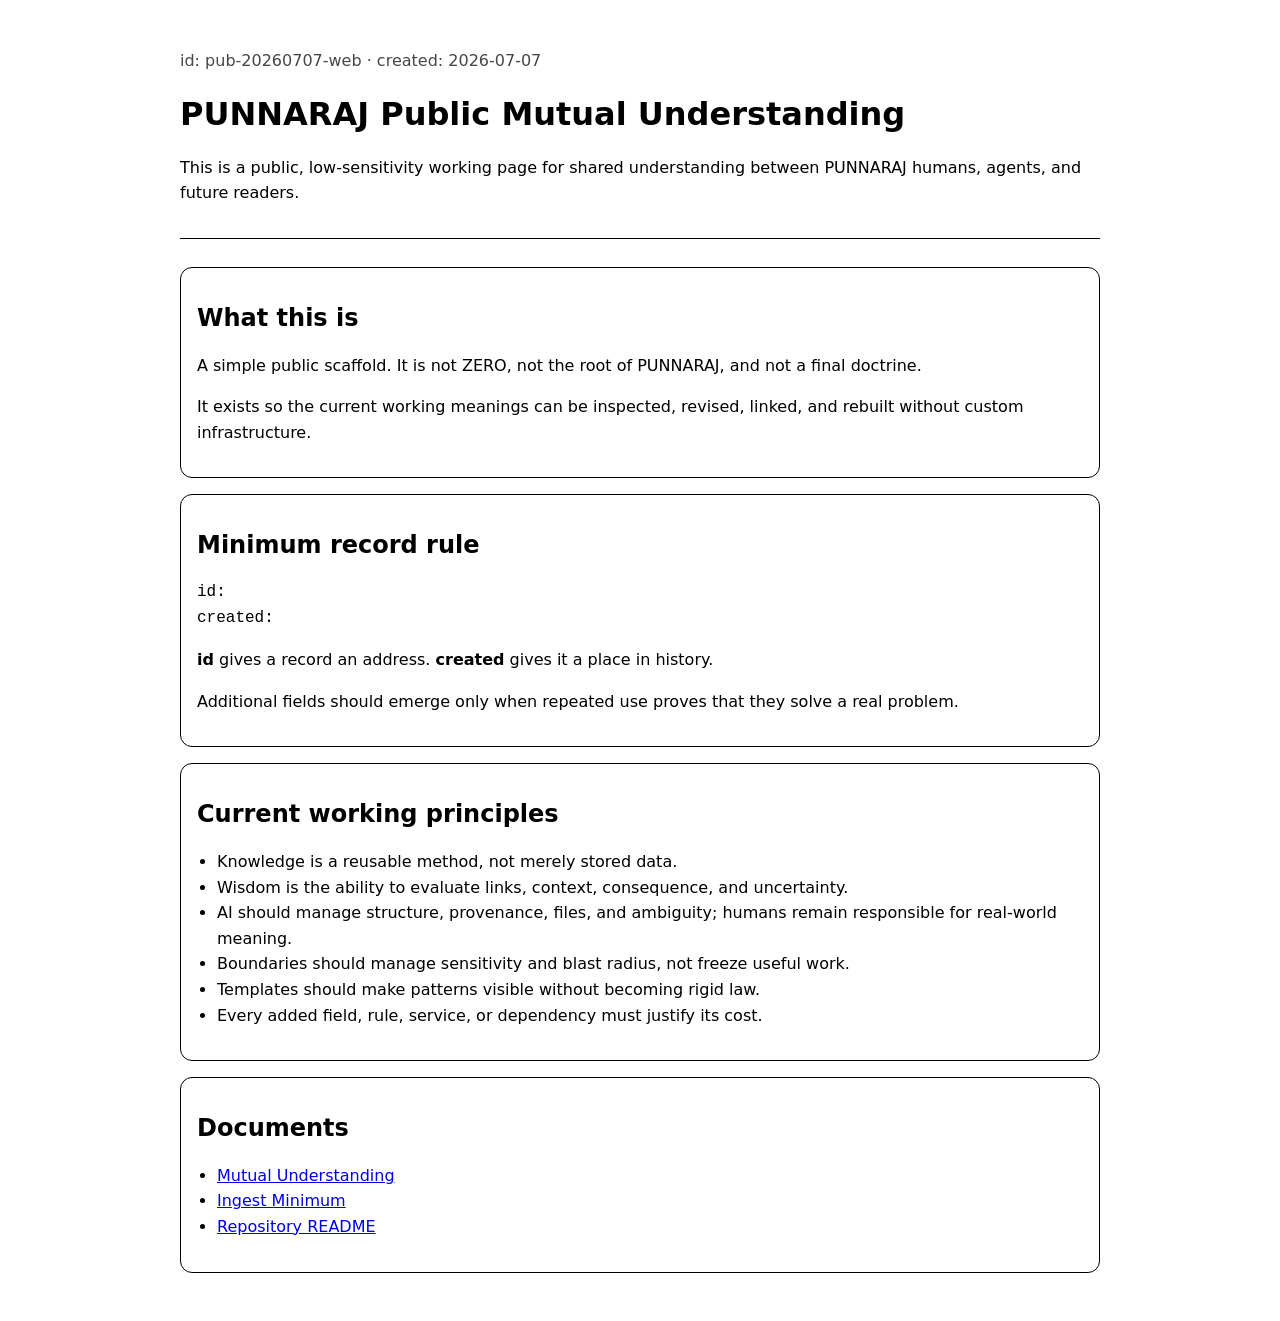
==== index.html @ 6c59020c "Add public mutual understanding landing page" ====
<!doctype html>
<html lang="en">
<head>
  <meta charset="utf-8" />
  <meta name="viewport" content="width=device-width, initial-scale=1" />
  <title>PUNNARAJ Public Mutual Understanding</title>
  <style>
    :root { color-scheme: light dark; }
    body { font-family: system-ui, -apple-system, BlinkMacSystemFont, "Segoe UI", sans-serif; line-height: 1.6; max-width: 920px; margin: 0 auto; padding: 32px 20px; }
    header { border-bottom: 1px solid currentColor; margin-bottom: 28px; padding-bottom: 16px; }
    h1, h2 { line-height: 1.2; }
    code, pre { font-family: ui-monospace, SFMono-Regular, Menlo, Consolas, monospace; }
    .meta { opacity: .72; }
    .card { border: 1px solid currentColor; border-radius: 12px; padding: 16px; margin: 16px 0; }
    ul { padding-left: 1.25rem; }
  </style>
</head>
<body>
  <header>
    <p class="meta">id: pub-20260707-web · created: 2026-07-07</p>
    <h1>PUNNARAJ Public Mutual Understanding</h1>
    <p>This is a public, low-sensitivity working page for shared understanding between PUNNARAJ humans, agents, and future readers.</p>
  </header>

  <section class="card">
    <h2>What this is</h2>
    <p>A simple public scaffold. It is not ZERO, not the root of PUNNARAJ, and not a final doctrine.</p>
    <p>It exists so the current working meanings can be inspected, revised, linked, and rebuilt without custom infrastructure.</p>
  </section>

  <section class="card">
    <h2>Minimum record rule</h2>
    <pre><code>id:
created:</code></pre>
    <p><strong>id</strong> gives a record an address. <strong>created</strong> gives it a place in history.</p>
    <p>Additional fields should emerge only when repeated use proves that they solve a real problem.</p>
  </section>

  <section class="card">
    <h2>Current working principles</h2>
    <ul>
      <li>Knowledge is a reusable method, not merely stored data.</li>
      <li>Wisdom is the ability to evaluate links, context, consequence, and uncertainty.</li>
      <li>AI should manage structure, provenance, files, and ambiguity; humans remain responsible for real-world meaning.</li>
      <li>Boundaries should manage sensitivity and blast radius, not freeze useful work.</li>
      <li>Templates should make patterns visible without becoming rigid law.</li>
      <li>Every added field, rule, service, or dependency must justify its cost.</li>
    </ul>
  </section>

  <section class="card">
    <h2>Documents</h2>
    <ul>
      <li><a href="docs/MUTUAL_UNDERSTANDING.md">Mutual Understanding</a></li>
      <li><a href="docs/INGEST_MINIMUM.md">Ingest Minimum</a></li>
      <li><a href="README.md">Repository README</a></li>
    </ul>
  </section>
</body>
</html>
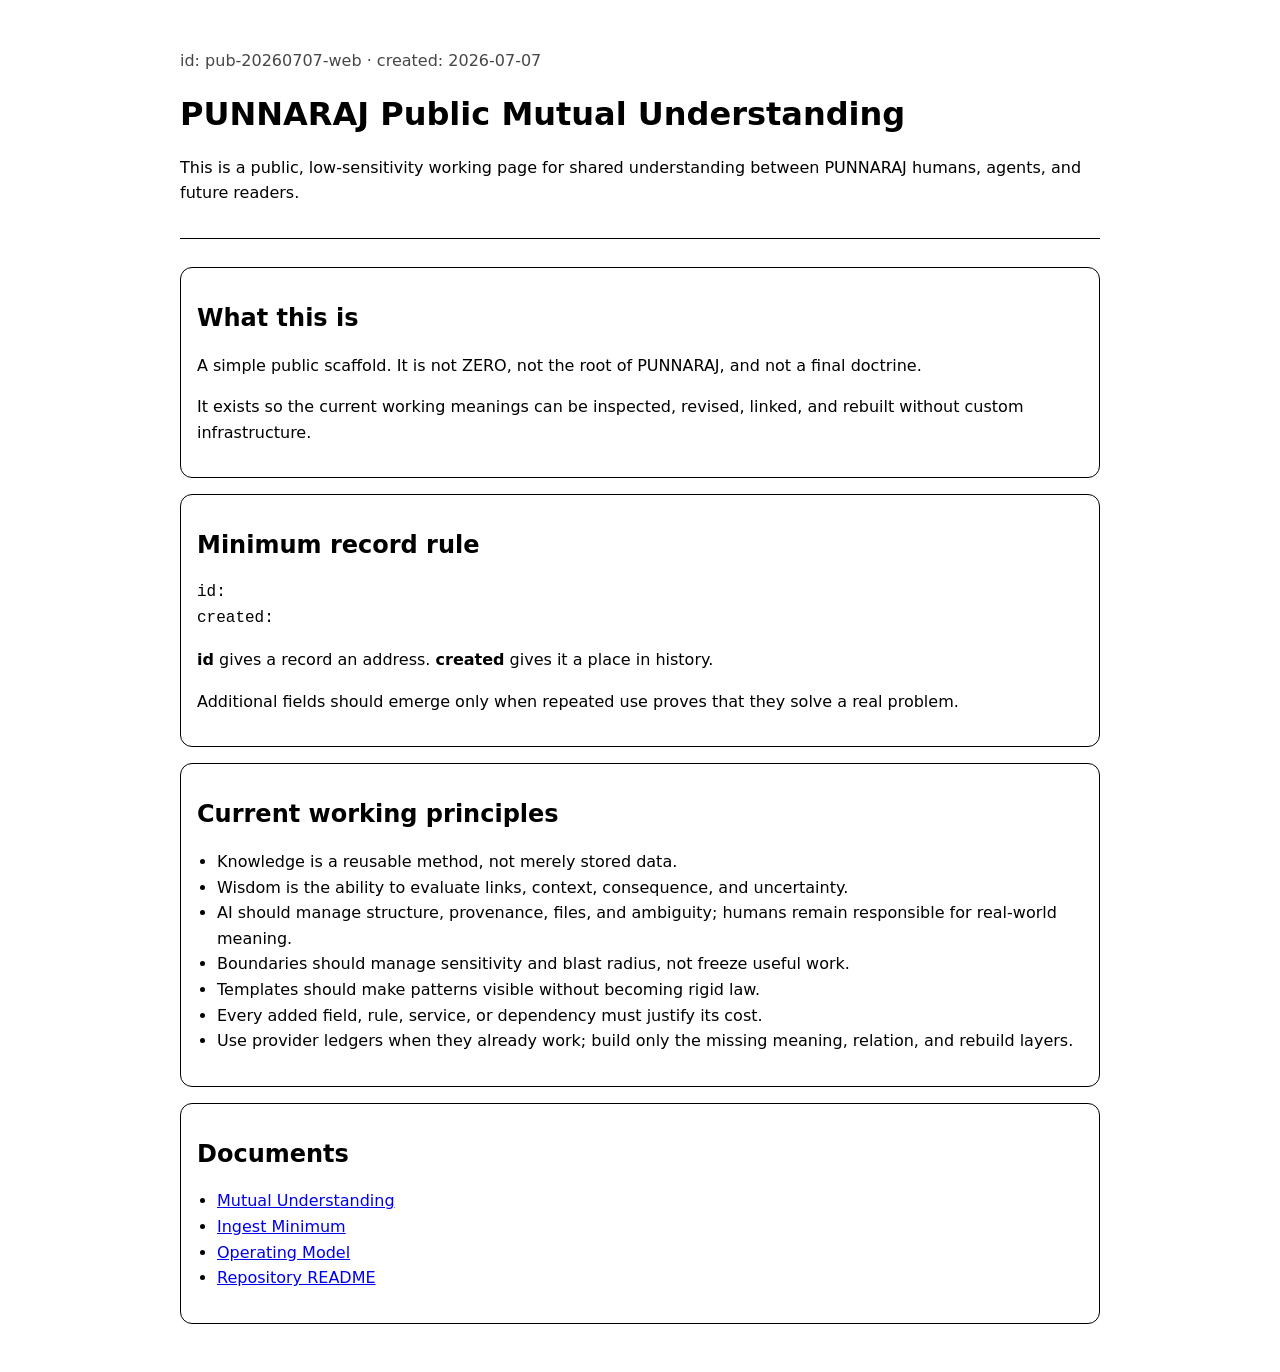
==== commit 9fd8c3ff: "Link operating model from public index" ====
--- a/index.html
+++ b/index.html
@@ -45,6 +45,7 @@
       <li>Boundaries should manage sensitivity and blast radius, not freeze useful work.</li>
       <li>Templates should make patterns visible without becoming rigid law.</li>
       <li>Every added field, rule, service, or dependency must justify its cost.</li>
+      <li>Use provider ledgers when they already work; build only the missing meaning, relation, and rebuild layers.</li>
     </ul>
   </section>
 
@@ -53,6 +54,7 @@
     <ul>
       <li><a href="docs/MUTUAL_UNDERSTANDING.md">Mutual Understanding</a></li>
       <li><a href="docs/INGEST_MINIMUM.md">Ingest Minimum</a></li>
+      <li><a href="docs/OPERATING_MODEL.md">Operating Model</a></li>
       <li><a href="README.md">Repository README</a></li>
     </ul>
   </section>
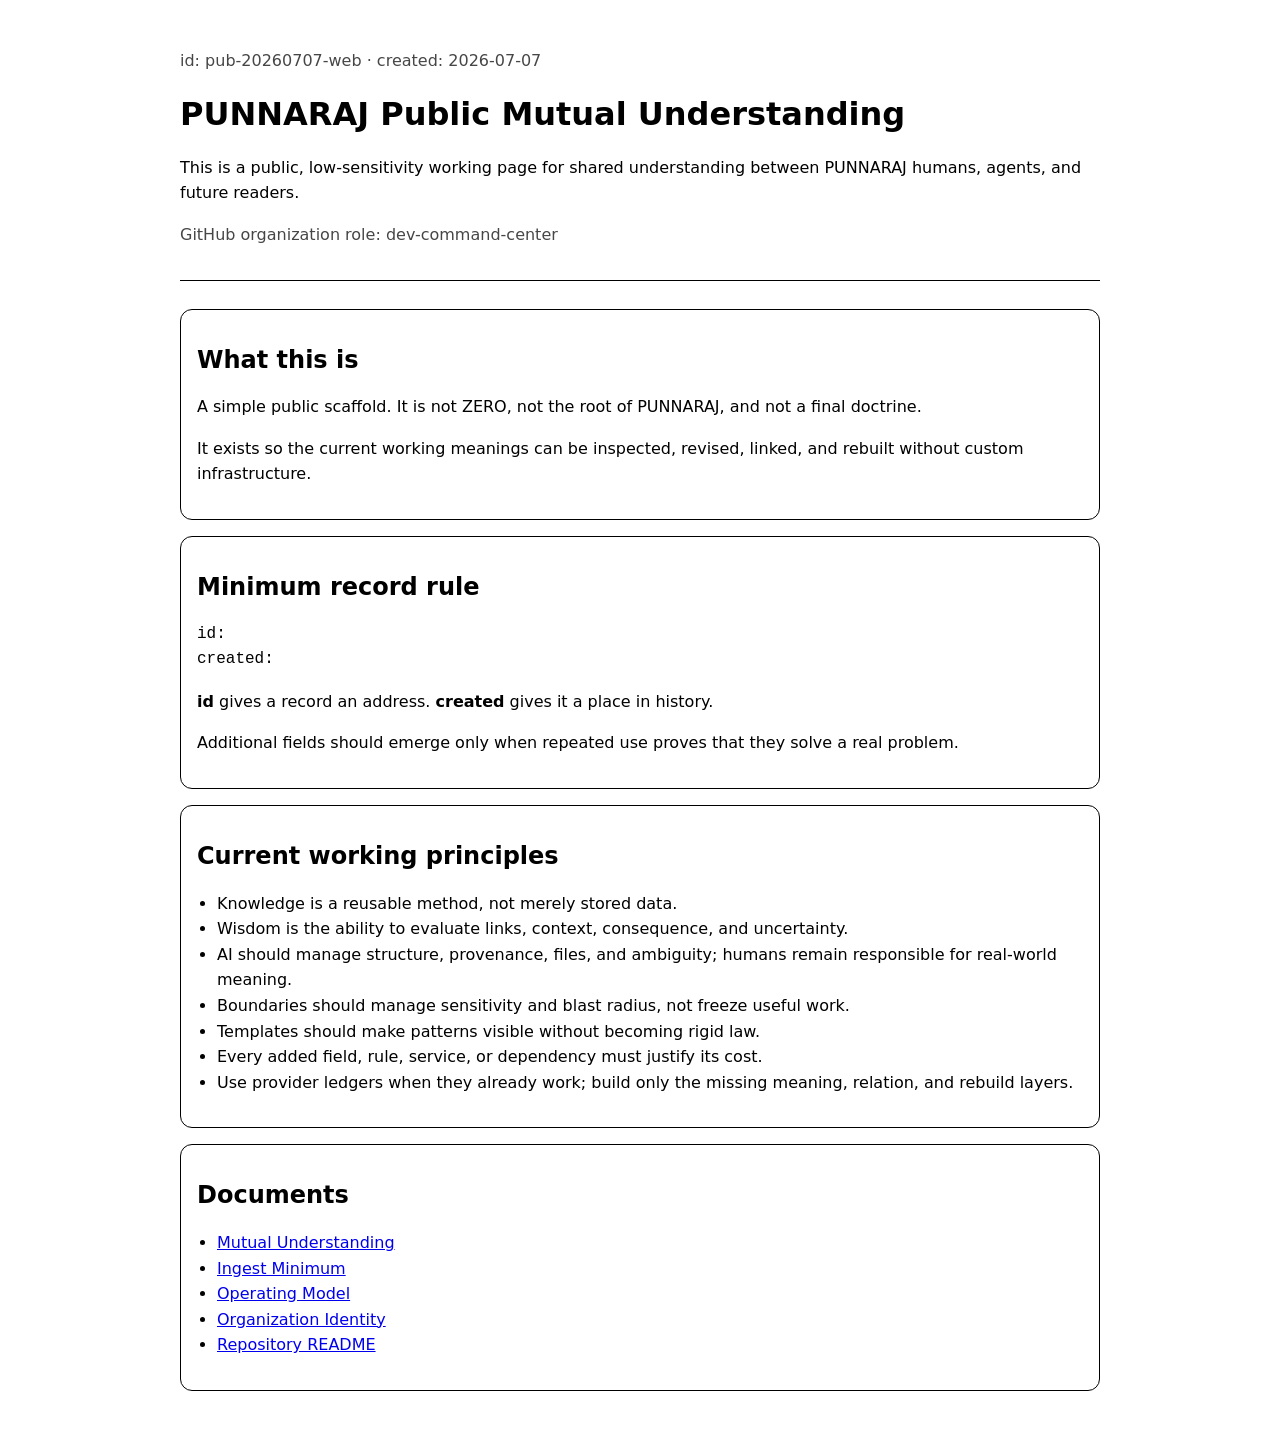
==== commit c9f23a0f: "Link organization identity from public index" ====
--- a/index.html
+++ b/index.html
@@ -20,6 +20,7 @@
     <p class="meta">id: pub-20260707-web · created: 2026-07-07</p>
     <h1>PUNNARAJ Public Mutual Understanding</h1>
     <p>This is a public, low-sensitivity working page for shared understanding between PUNNARAJ humans, agents, and future readers.</p>
+    <p class="meta">GitHub organization role: dev-command-center</p>
   </header>
 
   <section class="card">
@@ -55,6 +56,7 @@
       <li><a href="docs/MUTUAL_UNDERSTANDING.md">Mutual Understanding</a></li>
       <li><a href="docs/INGEST_MINIMUM.md">Ingest Minimum</a></li>
       <li><a href="docs/OPERATING_MODEL.md">Operating Model</a></li>
+      <li><a href="docs/ORG_IDENTITY.md">Organization Identity</a></li>
       <li><a href="README.md">Repository README</a></li>
     </ul>
   </section>
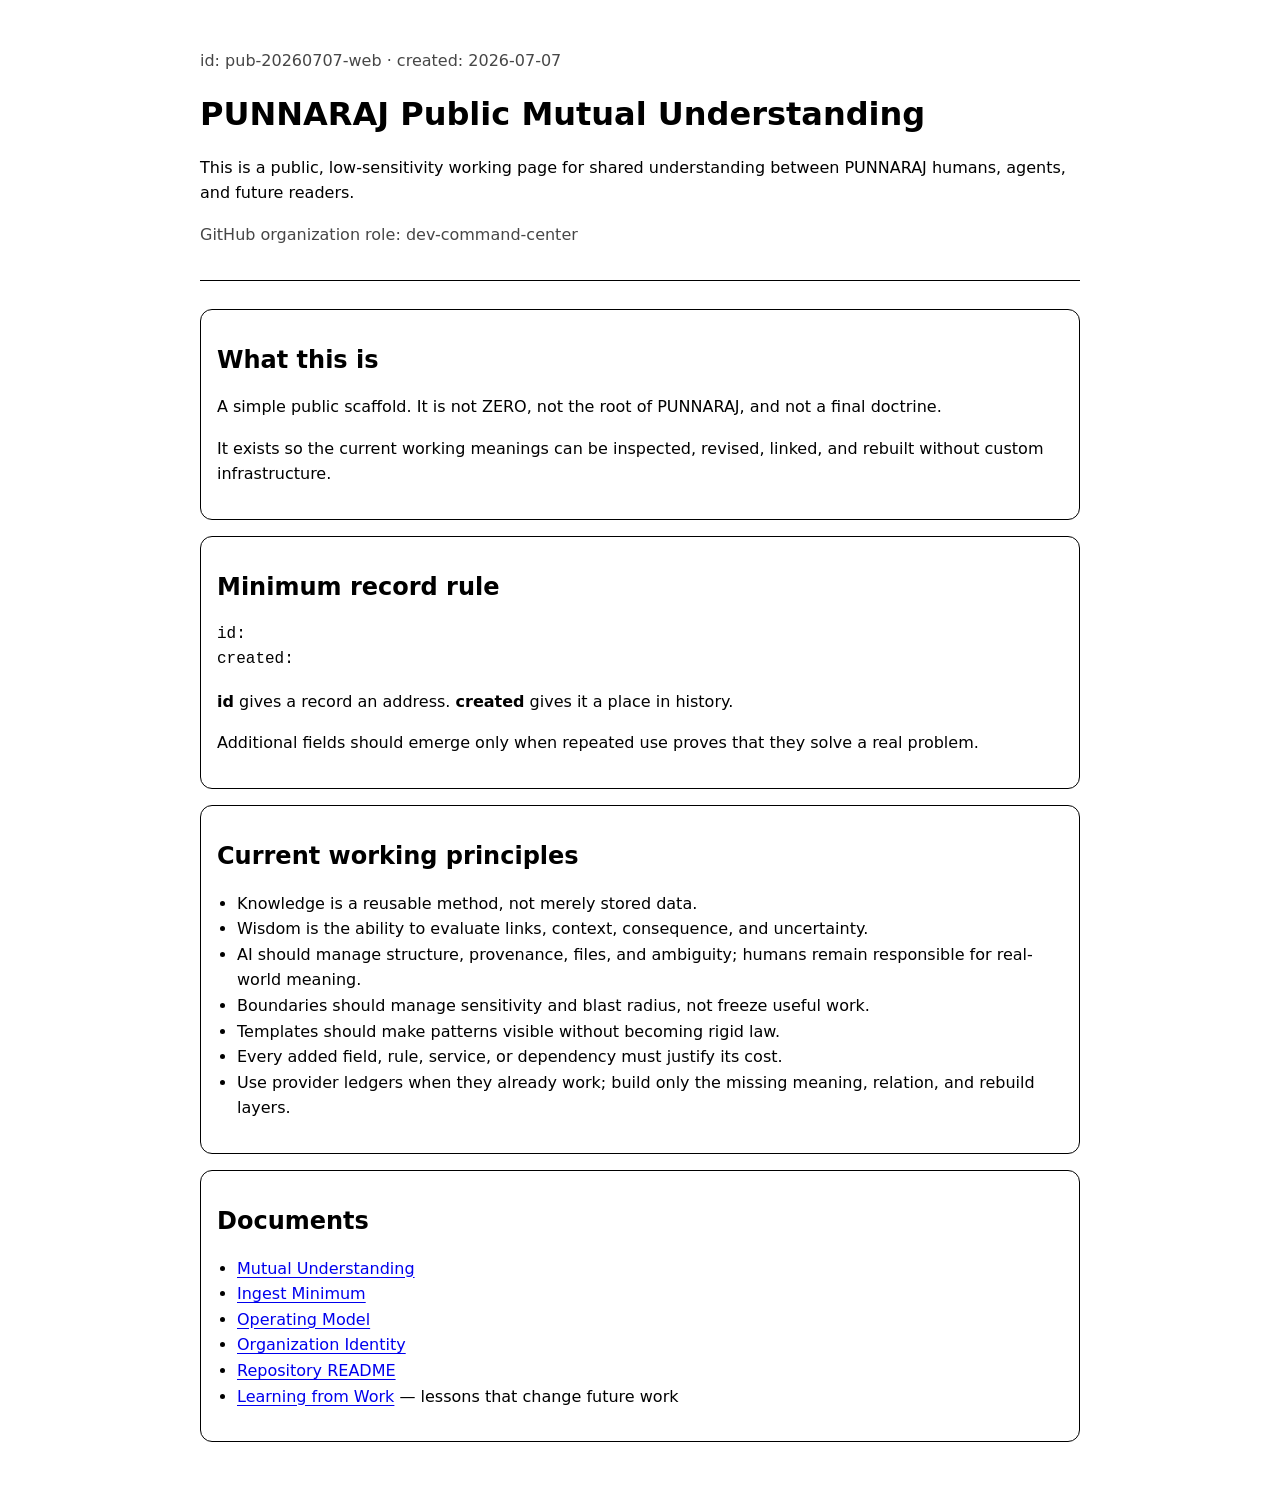
==== commit 7d411827: "Publish Learning from Work" ====
--- a/index.html
+++ b/index.html
@@ -4,16 +4,7 @@
   <meta charset="utf-8" />
   <meta name="viewport" content="width=device-width, initial-scale=1" />
   <title>PUNNARAJ Public Mutual Understanding</title>
-  <style>
-    :root { color-scheme: light dark; }
-    body { font-family: system-ui, -apple-system, BlinkMacSystemFont, "Segoe UI", sans-serif; line-height: 1.6; max-width: 920px; margin: 0 auto; padding: 32px 20px; }
-    header { border-bottom: 1px solid currentColor; margin-bottom: 28px; padding-bottom: 16px; }
-    h1, h2 { line-height: 1.2; }
-    code, pre { font-family: ui-monospace, SFMono-Regular, Menlo, Consolas, monospace; }
-    .meta { opacity: .72; }
-    .card { border: 1px solid currentColor; border-radius: 12px; padding: 16px; margin: 16px 0; }
-    ul { padding-left: 1.25rem; }
-  </style>
+  <link rel="stylesheet" href="styles.css">
 </head>
 <body>
   <header>
@@ -58,6 +49,7 @@
       <li><a href="docs/OPERATING_MODEL.md">Operating Model</a></li>
       <li><a href="docs/ORG_IDENTITY.md">Organization Identity</a></li>
       <li><a href="README.md">Repository README</a></li>
+      <li><a href="learning/">Learning from Work</a> — lessons that change future work</li>
     </ul>
   </section>
 </body>
--- a/styles.css
+++ b/styles.css
@@ -0,0 +1,62 @@
+:root { color-scheme: light dark; }
+body { font-family: system-ui, -apple-system, BlinkMacSystemFont, "Segoe UI", sans-serif; line-height: 1.6; max-width: 920px; margin: 0 auto; padding: 32px 20px; }
+header { border-bottom: 1px solid currentColor; margin-bottom: 28px; padding-bottom: 16px; }
+h1, h2 { line-height: 1.2; }
+code, pre { font-family: ui-monospace, SFMono-Regular, Menlo, Consolas, monospace; }
+.meta { opacity: .72; }
+.card { border: 1px solid currentColor; border-radius: 12px; padding: 16px; margin: 16px 0; }
+ul { padding-left: 1.25rem; }
+
+:root {
+  --page-max: 72rem;
+  --reading-max: 46rem;
+  --learning-accent: #2563eb;
+  --accent-soft: color-mix(in srgb, var(--learning-accent) 12%, transparent);
+  --border: color-mix(in srgb, currentColor 22%, transparent);
+}
+
+* { box-sizing: border-box; }
+html { scroll-behavior: smooth; }
+.learning-page { max-width: var(--page-max); }
+a { text-underline-offset: 0.18em; }
+a:focus-visible, summary:focus-visible {
+  outline: 3px solid var(--learning-accent);
+  outline-offset: 3px;
+}
+.skip-link {
+  position: absolute;
+  left: 1rem;
+  top: -5rem;
+  padding: 0.65rem 0.9rem;
+  color: Canvas;
+  background: CanvasText;
+  z-index: 10;
+}
+.skip-link:focus { top: 1rem; }
+.site-header, .site-footer { border-color: var(--border); }
+.breadcrumbs ul, .learning-nav ul {
+  display: flex;
+  flex-wrap: wrap;
+  gap: 0.45rem 1rem;
+  list-style: none;
+  padding: 0;
+}
+.breadcrumbs li:not(:last-child)::after { content: "/"; margin-left: 1rem; opacity: 0.5; }
+.reading { max-width: var(--reading-max); }
+.eyebrow, .status { font-size: 0.82rem; font-weight: 700; letter-spacing: 0.06em; text-transform: uppercase; }
+.status { display: inline-block; border: 1px solid var(--border); border-radius: 999px; padding: 0.2rem 0.55rem; }
+.lesson-grid { display: grid; grid-template-columns: repeat(auto-fit, minmax(16rem, 1fr)); gap: 1rem; }
+.lesson-card { border: 1px solid var(--border); border-radius: 0.8rem; padding: 1rem; background: var(--accent-soft); }
+.lesson-card > :first-child { margin-top: 0; }
+.metric-table { width: 100%; border-collapse: collapse; }
+.metric-table th, .metric-table td { text-align: left; vertical-align: top; border-bottom: 1px solid var(--border); padding: 0.65rem; }
+.cycle { border-left: 0.3rem solid var(--learning-accent); padding-left: 1rem; }
+.source-statement { font-size: clamp(1.2rem, 3vw, 1.8rem); line-height: 1.45; }
+.site-footer { border-top: 1px solid var(--border); margin-top: 3rem; padding-top: 1rem; opacity: 0.78; }
+@media (max-width: 40rem) {
+  body { padding: 1.25rem 1rem; }
+  .metric-table { display: block; overflow-x: auto; }
+}
+@media (prefers-reduced-motion: reduce) {
+  html { scroll-behavior: auto; }
+}
